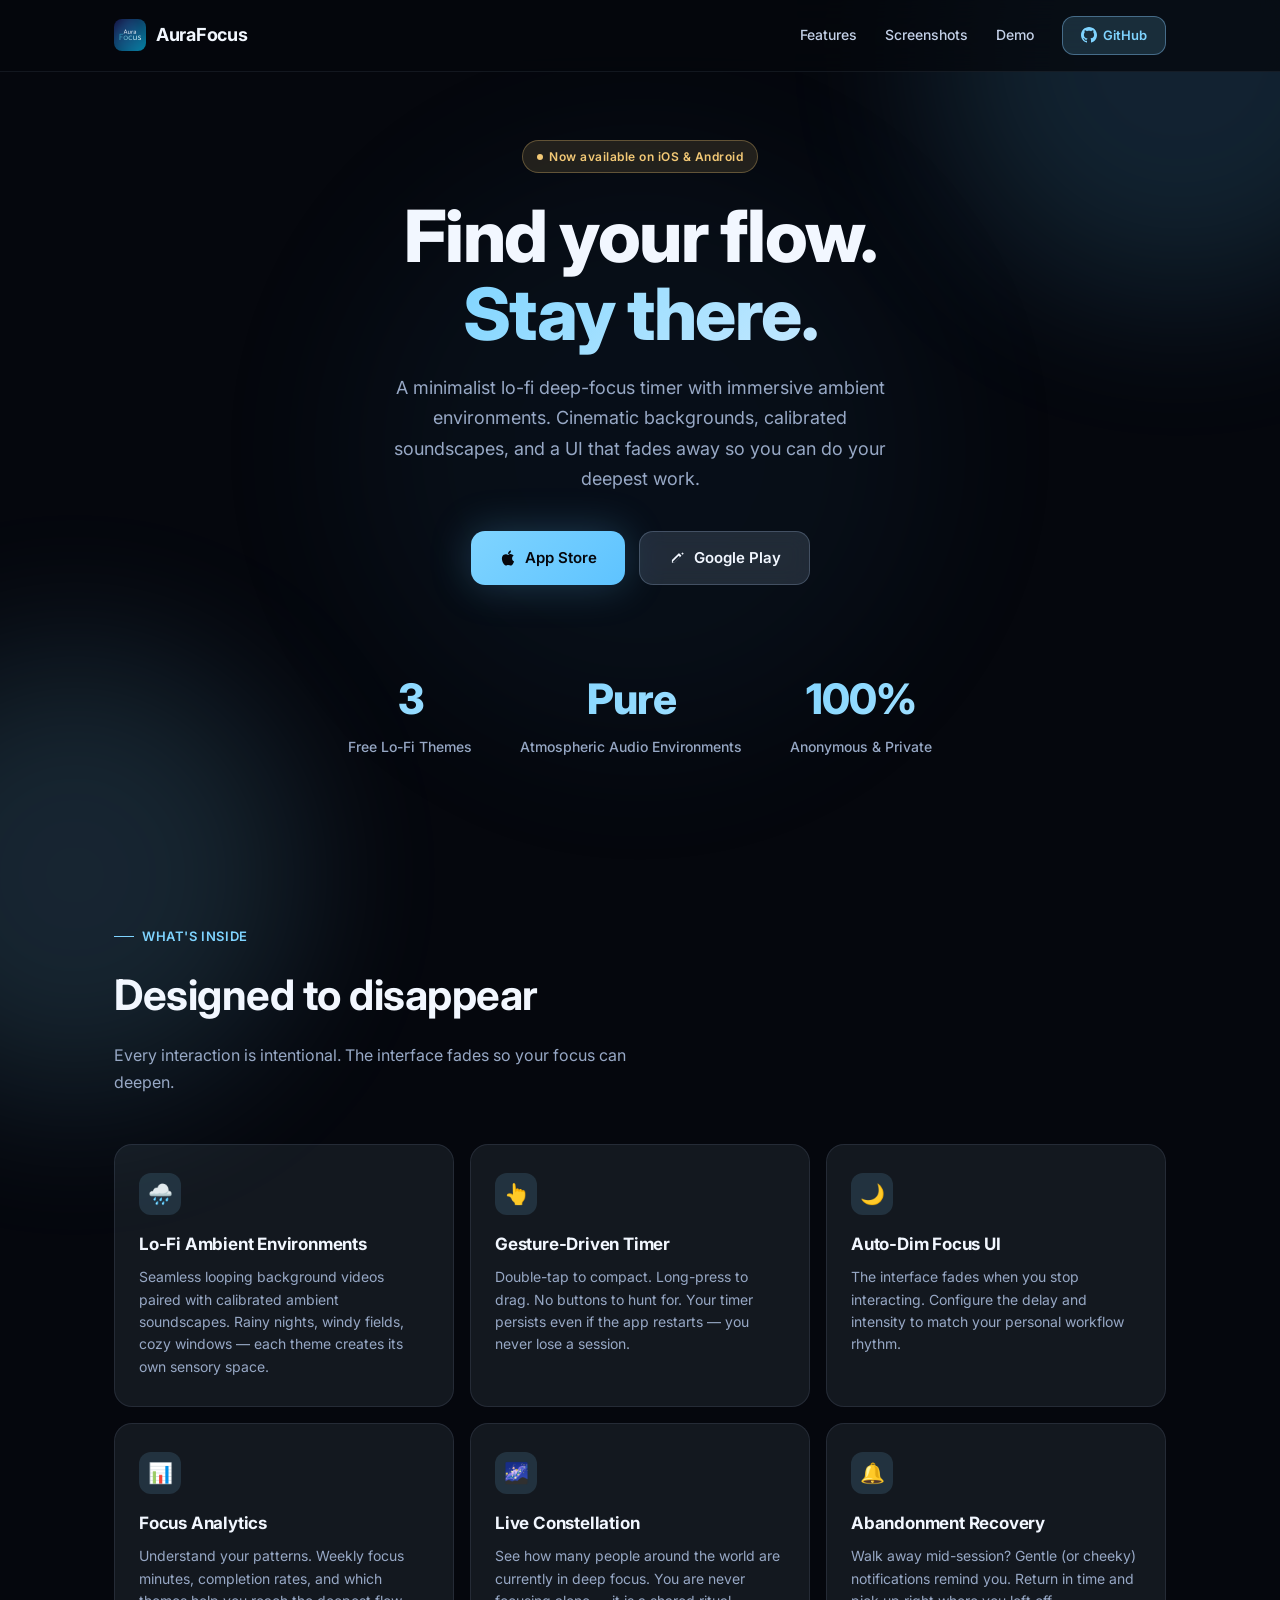
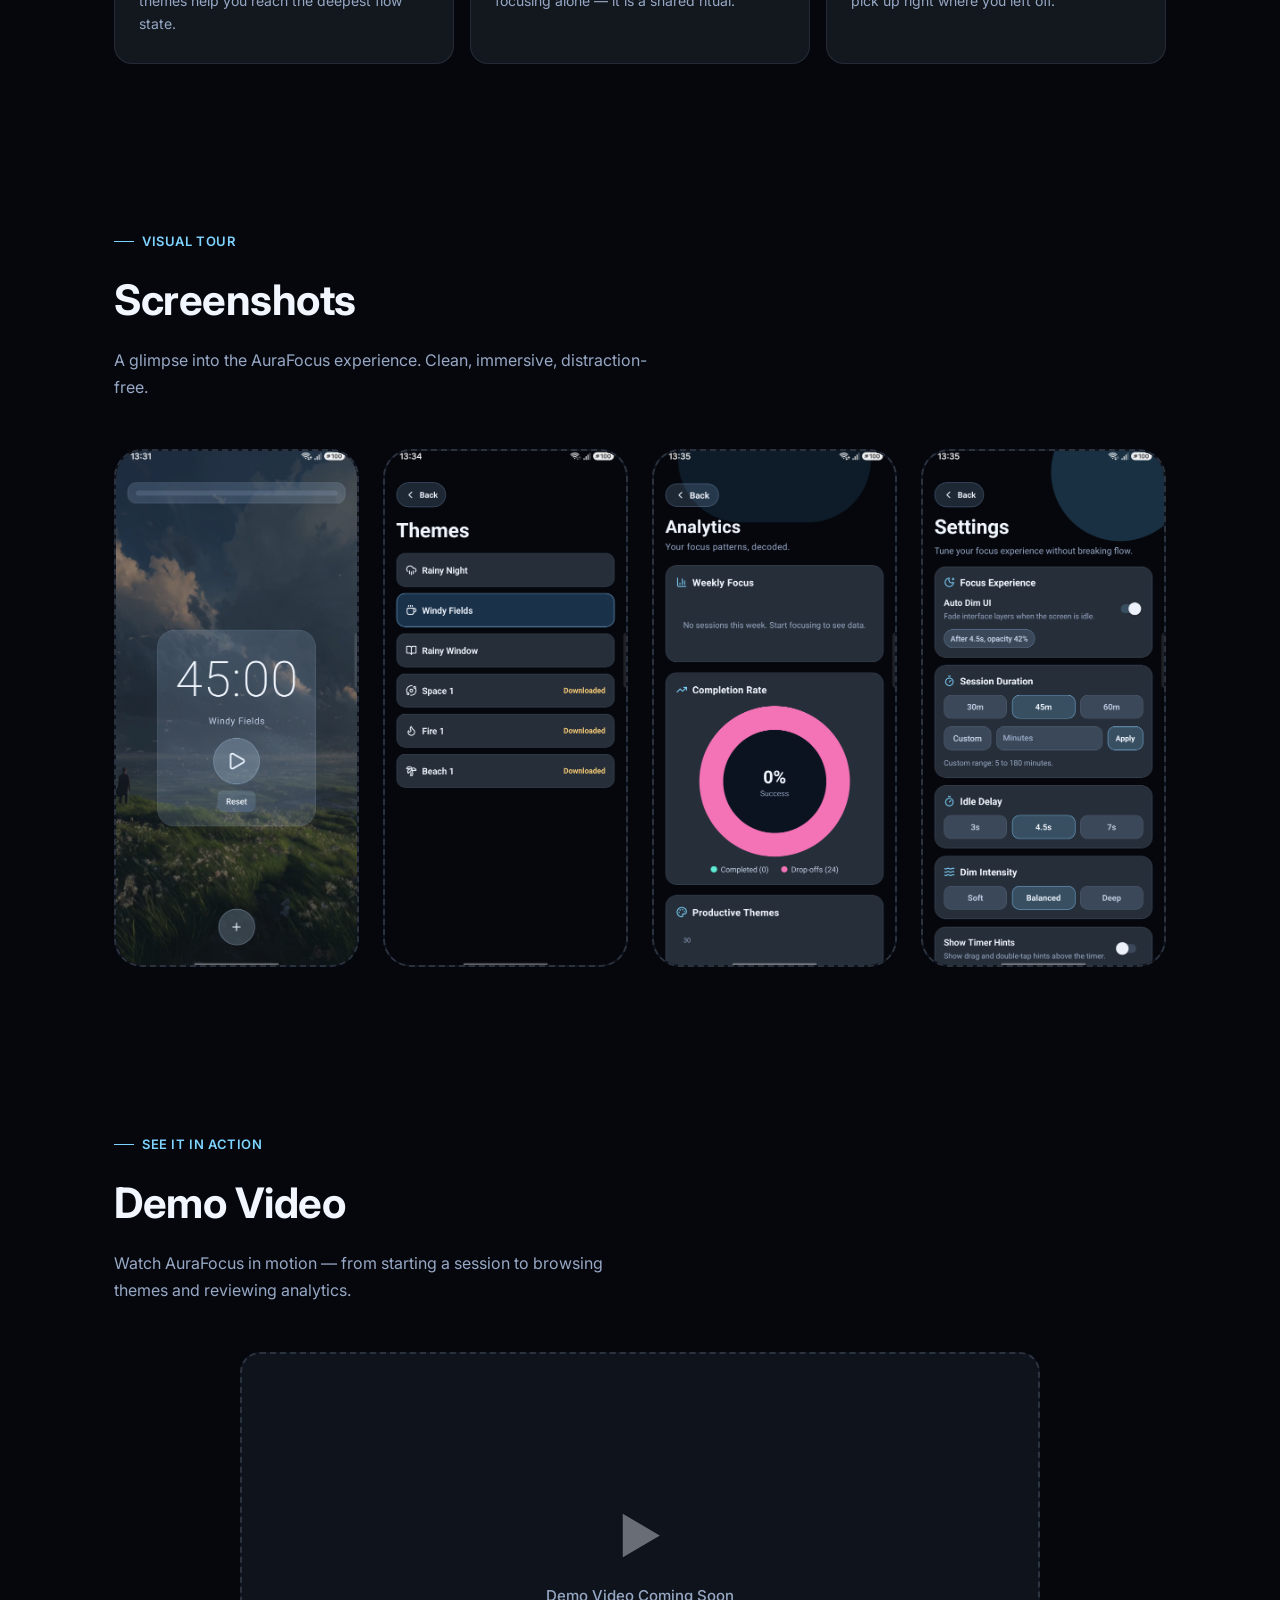
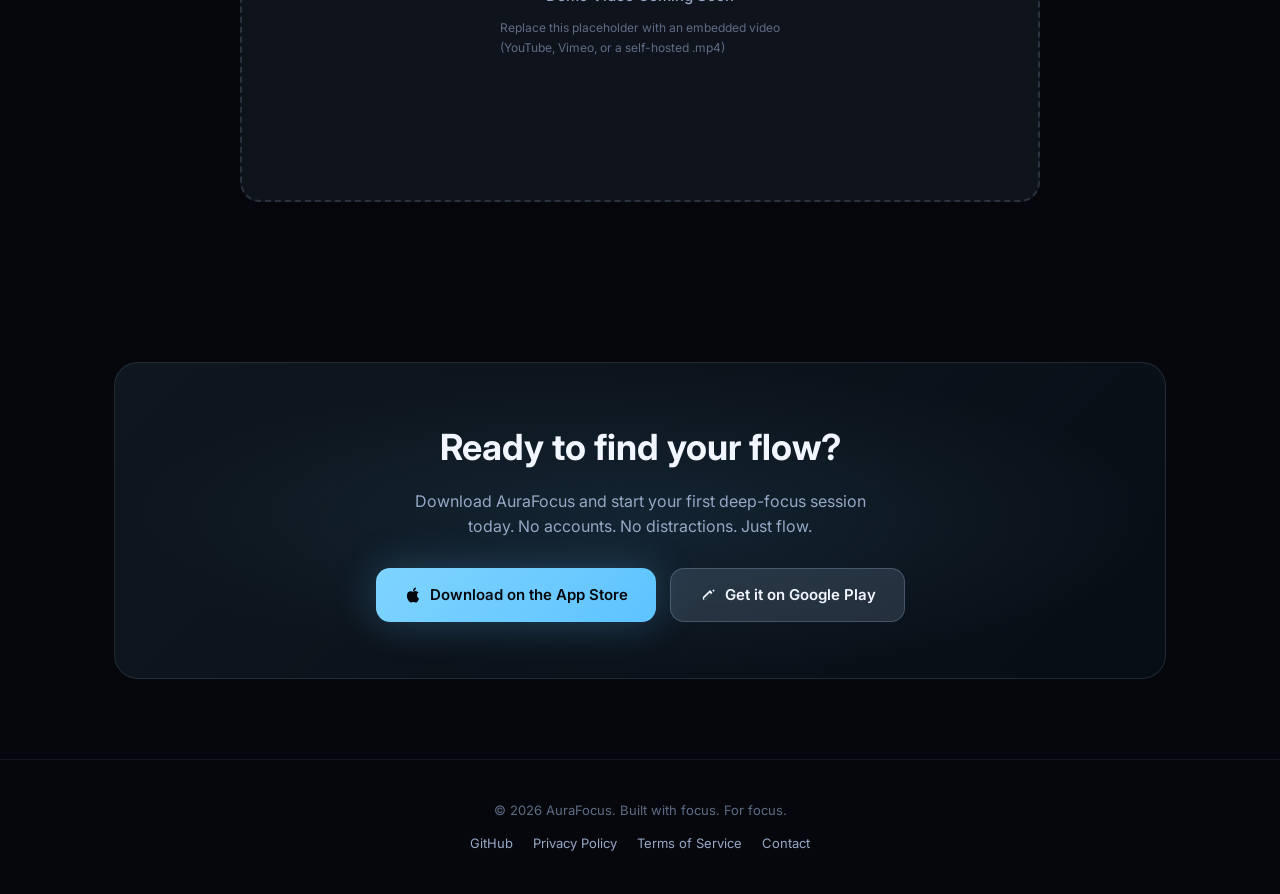
==== aura-focus/index.html @ e763ff03 "fix: re-trigger deployment after source change" ====
<!DOCTYPE html>
<html lang="en">
    <head>
        <meta charset="UTF-8">
        <meta name="viewport"
            content="width=device-width, initial-scale=1.0, minimum-scale=1.0">
        <title>AuraFocus — Enter Your Flow State</title>
        <meta name="description"
            content="A minimalist lo-fi deep-focus timer with immersive ambient environments. Find your flow. Stay there.">
        <meta name="theme-color" content="#05070d">
        <meta property="og:title" content="AuraFocus — Enter Your Flow State">
        <meta property="og:description"
            content="A minimalist lo-fi deep-focus timer with immersive ambient environments.">
        <meta property="og:type" content="website">
        <link rel="icon" type="image/png" href="app-icon.png">
        <link rel="apple-touch-icon" href="app-icon.png">
        <link rel="preconnect" href="https://fonts.googleapis.com">
        <link rel="preconnect" href="https://fonts.gstatic.com" crossorigin>
        <link
            href="https://fonts.googleapis.com/css2?family=Inter:wght@300;400;500;600;700;800&display=swap"
            rel="stylesheet">
        <style>
    *, *::before, *::after { margin: 0; padding: 0; box-sizing: border-box; }
    html { scroll-behavior: smooth; -webkit-font-smoothing: antialiased; }
    body { font-family: 'Inter', -apple-system, BlinkMacSystemFont, 'Segoe UI', sans-serif; background: #05070d; color: #f2f7ff; line-height: 1.6; overflow-x: hidden; }
    a { color: #7fd4ff; text-decoration: none; transition: color 0.2s; }
    a:hover { color: #a3e0ff; }
    img { max-width: 100%; display: block; }
    .bg-orb { position: fixed; border-radius: 50%; filter: blur(80px); opacity: 0.15; pointer-events: none; z-index: 0; }
    .bg-orb--primary { top: -200px; right: -150px; width: 500px; height: 500px; background: #5ec3ff; }
    .bg-orb--secondary { bottom: -200px; left: -150px; width: 450px; height: 450px; background: #7fd4ff; }
    .bg-orb--tertiary { top: 50%; left: 50%; transform: translate(-50%, -50%); width: 600px; height: 600px; background: #3a8fc2; opacity: 0.06; }
    .container { max-width: 1100px; margin: 0 auto; padding: 0 24px; position: relative; z-index: 1; }
    .nav { position: fixed; top: 0; left: 0; right: 0; z-index: 100; padding: 16px 24px; background: rgba(5, 7, 13, 0.75); backdrop-filter: blur(16px); -webkit-backdrop-filter: blur(16px); border-bottom: 1px solid rgba(191, 216, 255, 0.08); }
    .nav .container { display: flex; justify-content: space-between; align-items: center; }
    .nav-logo { display: flex; align-items: center; gap: 10px; }
    .nav-logo-icon { width: 32px; height: 32px; border-radius: 8px; }
    .nav-logo-text { font-size: 18px; font-weight: 700; color: #f2f7ff; letter-spacing: -0.3px; }
    .nav-links { display: flex; gap: 28px; align-items: center; }
    .nav-link { font-size: 14px; font-weight: 500; color: #c4d1e8; transition: color 0.2s; }
    .nav-link:hover { color: #f2f7ff; }
    .nav-cta { display: inline-flex; align-items: center; gap: 6px; padding: 8px 18px; border-radius: 12px; font-size: 13px; font-weight: 600; background: rgba(127, 212, 255, 0.16); border: 1px solid rgba(138, 205, 255, 0.4); color: #7fd4ff; transition: all 0.2s; }
    .nav-cta:hover { background: rgba(127, 212, 255, 0.24); color: #a3e0ff; }
    .hero { padding: 140px 0 80px; text-align: center; position: relative; z-index: 1; }
    .hero-badge { display: inline-flex; align-items: center; gap: 6px; padding: 6px 14px; border-radius: 999px; font-size: 12px; font-weight: 600; color: #f3c976; background: rgba(243, 201, 118, 0.12); border: 1px solid rgba(243, 201, 118, 0.3); margin-bottom: 24px; letter-spacing: 0.5px; }
    .hero-badge-dot { width: 6px; height: 6px; border-radius: 50%; background: #f3c976; }
    .hero-title { font-size: clamp(40px, 7vw, 72px); font-weight: 800; letter-spacing: -1.5px; line-height: 1.08; margin-bottom: 20px; }
    .hero-title span { background: linear-gradient(135deg, #7fd4ff, #a3e0ff, #c4e8ff); -webkit-background-clip: text; -webkit-text-fill-color: transparent; background-clip: text; }
    .hero-subtitle { font-size: 18px; font-weight: 400; color: #97a8c5; max-width: 520px; margin: 0 auto 36px; line-height: 1.7; }
    .hero-actions { display: flex; gap: 14px; justify-content: center; flex-wrap: wrap; }
    .btn { display: inline-flex; align-items: center; gap: 8px; padding: 14px 28px; border-radius: 14px; font-size: 15px; font-weight: 600; border: none; cursor: pointer; transition: all 0.25s; text-decoration: none; }
    .btn-primary { background: linear-gradient(135deg, #7fd4ff, #5ec3ff); color: #05070d; box-shadow: 0 0 40px rgba(94, 195, 255, 0.25); }
    .btn-primary:hover { box-shadow: 0 0 60px rgba(94, 195, 255, 0.4); transform: translateY(-1px); color: #05070d; }
    .btn-glass { background: rgba(188, 220, 255, 0.14); color: #f2f7ff; border: 1px solid rgba(191, 216, 255, 0.22); backdrop-filter: blur(10px); -webkit-backdrop-filter: blur(10px); }
    .btn-glass:hover { background: rgba(188, 220, 255, 0.22); border-color: rgba(191, 216, 255, 0.4); color: #f2f7ff; }
    .section { padding: 80px 0; position: relative; z-index: 1; }
    .section-label { display: inline-flex; align-items: center; gap: 8px; font-size: 13px; font-weight: 600; letter-spacing: 0.6px; color: #7fd4ff; text-transform: uppercase; margin-bottom: 14px; }
    .section-label::before { content: ''; width: 20px; height: 1px; background: #7fd4ff; }
    .section-title { font-size: clamp(28px, 4vw, 42px); font-weight: 700; letter-spacing: -0.5px; margin-bottom: 14px; }
    .section-desc { font-size: 16px; color: #97a8c5; max-width: 540px; line-height: 1.7; margin-bottom: 48px; }
    .features-grid { display: grid; grid-template-columns: repeat(auto-fit, minmax(300px, 1fr)); gap: 16px; }
    .feature-card { padding: 28px 24px; border-radius: 18px; background: rgba(188, 220, 255, 0.08); border: 1px solid rgba(191, 216, 255, 0.1); transition: all 0.3s; position: relative; overflow: hidden; }
    .feature-card:hover { background: rgba(188, 220, 255, 0.14); border-color: rgba(191, 216, 255, 0.22); transform: translateY(-2px); }
    .feature-card::before { content: ''; position: absolute; top: 0; left: 0; right: 0; height: 1px; background: linear-gradient(90deg, transparent, rgba(127, 212, 255, 0.3), transparent); opacity: 0; transition: opacity 0.3s; }
    .feature-card:hover::before { opacity: 1; }
    .feature-icon { width: 42px; height: 42px; border-radius: 12px; background: rgba(127, 212, 255, 0.14); display: flex; align-items: center; justify-content: center; font-size: 20px; margin-bottom: 16px; }
    .feature-title { font-size: 17px; font-weight: 700; margin-bottom: 8px; letter-spacing: -0.2px; }
    .feature-desc { font-size: 14px; color: #97a8c5; line-height: 1.6; }
    .screenshots-grid { display: grid; grid-template-columns: repeat(auto-fit, minmax(220px, 1fr)); gap: 24px; }
    .phone-mockup { background: rgba(188, 220, 255, 0.06); border: 2px dashed rgba(191, 216, 255, 0.16); border-radius: 28px; aspect-ratio: 9 / 19; display: flex; flex-direction: column; align-items: center; justify-content: center; gap: 10px; transition: all 0.3s; position: relative; overflow: hidden; }
    .phone-mockup:hover { border-color: rgba(127, 212, 255, 0.4); background: rgba(188, 220, 255, 0.1); }
    .phone-mockup-icon { font-size: 32px; opacity: 0.5; }
    .phone-mockup-label { font-size: 13px; font-weight: 500; color: #97a8c5; text-align: center; padding: 0 12px; }
    .phone-mockup-note { font-size: 11px; color: #5e6d85; text-align: center; padding: 0 16px; line-height: 1.4; }
    .phone-mockup img { width: 100%; height: 100%; object-fit: cover; border-radius: 26px; }
    .video-placeholder { width: 100%; max-width: 800px; margin: 0 auto; aspect-ratio: 16 / 9; border-radius: 20px; background: rgba(188, 220, 255, 0.06); border: 2px dashed rgba(191, 216, 255, 0.16); display: flex; flex-direction: column; align-items: center; justify-content: center; gap: 10px; transition: all 0.3s; }
    .video-placeholder:hover { border-color: rgba(127, 212, 255, 0.4); background: rgba(188, 220, 255, 0.1); }
    .video-placeholder-icon { font-size: 48px; opacity: 0.4; }
    .video-placeholder-label { font-size: 15px; font-weight: 500; color: #97a8c5; }
    .video-placeholder-note { font-size: 12px; color: #5e6d85; }
    .stats-row { display: flex; justify-content: center; gap: 48px; flex-wrap: wrap; }
    .stat-item { text-align: center; }
    .stat-number { font-size: 42px; font-weight: 800; letter-spacing: -1px; background: linear-gradient(135deg, #7fd4ff, #a3e0ff); -webkit-background-clip: text; -webkit-text-fill-color: transparent; background-clip: text; }
    .stat-label { font-size: 14px; color: #97a8c5; font-weight: 500; margin-top: 4px; }
    .cta-card { border-radius: 24px; padding: 56px 32px; text-align: center; background: linear-gradient(135deg, rgba(127, 212, 255, 0.08), rgba(94, 195, 255, 0.04)); border: 1px solid rgba(191, 216, 255, 0.12); position: relative; overflow: hidden; }
    .cta-card::before { content: ''; position: absolute; top: 0; left: 0; right: 0; bottom: 0; background: radial-gradient(ellipse at center, rgba(94, 195, 255, 0.1) 0%, transparent 70%); pointer-events: none; }
    .cta-title { font-size: clamp(24px, 3.5vw, 36px); font-weight: 700; margin-bottom: 12px; position: relative; }
    .cta-desc { font-size: 16px; color: #97a8c5; max-width: 460px; margin: 0 auto 28px; position: relative; }
    .cta-actions { display: flex; gap: 14px; justify-content: center; flex-wrap: wrap; position: relative; }
    .footer { padding: 40px 0; border-top: 1px solid rgba(191, 216, 255, 0.08); text-align: center; }
    .footer-text { font-size: 13px; color: #5e6d85; }
    .footer-links { display: flex; gap: 20px; justify-content: center; margin-top: 12px; }
    .footer-link { font-size: 13px; color: #97a8c5; transition: color 0.2s; }
    .footer-link:hover { color: #f2f7ff; }
    .reveal { opacity: 0; transform: translateY(24px); transition: opacity 0.6s ease, transform 0.6s ease; }
    .reveal.visible { opacity: 1; transform: translateY(0); }
    @media (max-width: 768px) {
      .hero { padding: 120px 0 60px; }
      .hero-title { font-size: 36px; }
      .hero-subtitle { font-size: 15px; }
      .nav-links { display: none; }
      .stats-row { gap: 28px; }
      .stat-number { font-size: 32px; }
      .features-grid { grid-template-columns: 1fr; }
      .screenshots-grid { grid-template-columns: repeat(2, 1fr); }
      .cta-card { padding: 40px 20px; }
    }
    @media (max-width: 480px) {
      .screenshots-grid { grid-template-columns: 1fr; }
      .hero-actions { flex-direction: column; align-items: center; }
      .btn { width: 100%; justify-content: center; }
    }
  </style>
    </head>
    <body>
        <div class="bg-orb bg-orb--primary"></div>
        <div class="bg-orb bg-orb--secondary"></div>
        <div class="bg-orb bg-orb--tertiary"></div>
        <nav class="nav">
            <div class="container">
                <div class="nav-logo">
                    <img src="app-icon.png" alt="AuraFocus"
                        class="nav-logo-icon">
                    <span class="nav-logo-text">AuraFocus</span>
                </div>
                <div class="nav-links">
                    <a href="#features" class="nav-link">Features</a>
                    <a href="#screenshots" class="nav-link">Screenshots</a>
                    <a href="#demo" class="nav-link">Demo</a>
                    <a href="https://github.com/ahmetfsyn/AuraFocus"
                        class="nav-cta" target="_blank" rel="noopener">
                        <svg width="16" height="16" viewBox="0 0 24 24"
                            fill="currentColor"><path
                                d="M12 0c-6.626 0-12 5.373-12 12 0 5.302 3.438 9.8 8.207 11.387.599.111.793-.261.793-.577v-2.234c-3.338.726-4.033-1.416-4.033-1.416-.546-1.387-1.333-1.756-1.333-1.756-1.089-.745.083-.729.083-.729 1.205.084 1.839 1.237 1.839 1.237 1.07 1.834 2.807 1.304 3.492.997.107-.775.418-1.305.762-1.604-2.665-.305-5.467-1.334-5.467-5.931 0-1.311.469-2.381 1.236-3.221-.124-.303-.535-1.524.117-3.176 0 0 1.008-.322 3.301 1.23.957-.266 1.983-.399 3.003-.404 1.02.005 2.047.138 3.006.404 2.291-1.552 3.297-1.23 3.297-1.23.653 1.653.242 2.874.118 3.176.77.84 1.235 1.911 1.235 3.221 0 4.609-2.807 5.624-5.479 5.921.43.372.823 1.102.823 2.222v3.293c0 .319.192.694.801.576 4.765-1.589 8.199-6.086 8.199-11.386 0-6.627-5.373-12-12-12z" /></svg>
                        GitHub
                    </a>
                </div>
            </div>
        </nav>
        <section class="hero">
            <div class="container">
                <div class="hero-badge">
                    <span class="hero-badge-dot"></span>
                    Now available on iOS &amp; Android
                </div>
                <h1 class="hero-title reveal">
                    Find your flow.<br><span>Stay there.</span>
                </h1>
                <p class="hero-subtitle reveal">
                    A minimalist lo-fi deep-focus timer with immersive ambient
                    environments.
                    Cinematic backgrounds, calibrated soundscapes, and a UI that
                    fades away
                    so you can do your deepest work.
                </p>
                <div class="hero-actions reveal">
                    <!-- TODO: Replace with actual App Store link -->
                    <a href="#" class="btn btn-primary">
                        <svg width="18" height="18" viewBox="0 0 24 24"
                            fill="currentColor"><path
                                d="M18.71 19.5C17.88 20.74 17 21.95 15.66 21.97C14.32 21.99 13.89 21.18 12.37 21.18C10.84 21.18 10.37 21.95 9.09997 22C7.78997 22.05 6.79997 20.68 5.95997 19.47C4.24997 16.97 2.93997 12.42 4.69997 9.39C5.56997 7.87 7.12997 6.91 8.81997 6.88C10.1 6.86 11.32 7.75 12.11 7.75C12.89 7.75 14.37 6.68 15.92 6.84C16.57 6.87 18.39 7.1 19.56 8.82C19.47 8.88 17.39 10.1 17.41 12.63C17.44 15.65 20.06 16.66 20.09 16.67C20.06 16.74 19.67 18.11 18.71 19.5ZM13 3.5C13.73 2.67 14.94 2.04 15.94 2C16.07 3.17 15.6 4.35 14.9 5.19C14.21 6.04 13.07 6.7 11.95 6.61C11.8 5.46 12.36 4.26 13 3.5Z" /></svg>
                        App Store
                    </a>
                    <!-- TODO: Replace with actual Google Play link -->
                    <a href="#" class="btn btn-glass">
                        <svg width="18" height="18" viewBox="0 0 24 24"
                            fill="currentColor"><path
                                d="M17.523 8.35l-2.403-2.403a.75.75 0 0 0-1.06 0l-8.84 8.84v3.463h3.463l8.84-8.84a.75.75 0 0 0 0-1.06zM8.22 18.5H6.5v-1.72l7.78-7.78 1.72 1.72L8.22 18.5zM19.47 7.78l-1.72-1.72 1.06-1.06a.75.75 0 0 1 1.06 0l.66.66a.75.75 0 0 1 0 1.06l-1.06 1.06z" /></svg>
                        Google Play
                    </a>
                </div>
            </div>
        </section>
        <section class="section" style="padding-top: 0;">
            <div class="container">
                <div class="stats-row reveal">
                    <div class="stat-item">
                        <div class="stat-number">3</div>
                        <div class="stat-label">Free Lo-Fi Themes</div>
                    </div>
                    <div class="stat-item">
                        <div class="stat-number">Pure</div>
                        <div class="stat-label">Atmospheric Audio
                            Environments</div>
                    </div>
                    <div class="stat-item">
                        <div class="stat-number">100%</div>
                        <div class="stat-label">Anonymous &amp; Private</div>
                    </div>
                </div>
            </div>
        </section>
        <section class="section" id="features">
            <div class="container">
                <div class="section-label reveal">What's Inside</div>
                <h2 class="section-title reveal">Designed to disappear</h2>
                <p class="section-desc reveal">
                    Every interaction is intentional. The interface fades so
                    your focus can deepen.
                </p>
                <div class="features-grid">
                    <div class="feature-card reveal">
                        <div class="feature-icon">🌧️</div>
                        <h3 class="feature-title">Lo-Fi Ambient
                            Environments</h3>
                        <p class="feature-desc">
                            Seamless looping background videos paired with
                            calibrated ambient soundscapes.
                            Rainy nights, windy fields, cozy windows — each
                            theme creates its own sensory space.
                        </p>
                    </div>
                    <div class="feature-card reveal">
                        <div class="feature-icon">👆</div>
                        <h3 class="feature-title">Gesture-Driven Timer</h3>
                        <p class="feature-desc">
                            Double-tap to compact. Long-press to drag. No
                            buttons to hunt for.
                            Your timer persists even if the app restarts — you
                            never lose a session.
                        </p>
                    </div>
                    <div class="feature-card reveal">
                        <div class="feature-icon">🌙</div>
                        <h3 class="feature-title">Auto-Dim Focus UI</h3>
                        <p class="feature-desc">
                            The interface fades when you stop interacting.
                            Configure the delay and
                            intensity to match your personal workflow rhythm.
                        </p>
                    </div>
                    <div class="feature-card reveal">
                        <div class="feature-icon">📊</div>
                        <h3 class="feature-title">Focus Analytics</h3>
                        <p class="feature-desc">
                            Understand your patterns. Weekly focus minutes,
                            completion rates,
                            and which themes help you reach the deepest flow
                            state.
                        </p>
                    </div>
                    <div class="feature-card reveal">
                        <div class="feature-icon">🌌</div>
                        <h3 class="feature-title">Live Constellation</h3>
                        <p class="feature-desc">
                            See how many people around the world are currently
                            in deep focus.
                            You are never focusing alone — it is a shared
                            ritual.
                        </p>
                    </div>
                    <div class="feature-card reveal">
                        <div class="feature-icon">🔔</div>
                        <h3 class="feature-title">Abandonment Recovery</h3>
                        <p class="feature-desc">
                            Walk away mid-session? Gentle (or cheeky)
                            notifications remind you.
                            Return in time and pick up right where you left off.
                        </p>
                    </div>
                </div>
            </div>
        </section>
        <section class="section" id="screenshots">
            <div class="container">
                <div class="section-label reveal">Visual Tour</div>
                <h2 class="section-title reveal">Screenshots</h2>
                <p class="section-desc reveal">
                    A glimpse into the AuraFocus experience. Clean, immersive,
                    distraction-free.
                </p>
                <div class="screenshots-grid">
                    <div class="phone-mockup reveal">
                        <img src="images/1.png" alt="Focus Screen"
                            loading="lazy">
                    </div>
                    <div class="phone-mockup reveal">
                        <img src="images/2.png" alt="Theme Selection"
                            loading="lazy">
                    </div>
                    <div class="phone-mockup reveal">
                        <img src="images/3.png" alt="Analytics" loading="lazy">
                    </div>
                    <div class="phone-mockup reveal">
                        <img src="images/4.png" alt="Settings" loading="lazy">
                    </div>
                </div>
            </div>
        </section>
        <section class="section" id="demo">
            <div class="container">
                <div class="section-label reveal">See It in Action</div>
                <h2 class="section-title reveal">Demo Video</h2>
                <p class="section-desc reveal">
                    Watch AuraFocus in motion — from starting a session to
                    browsing themes and reviewing analytics.
                </p>
                <div class="video-placeholder reveal">
                    <div class="video-placeholder-icon">▶️</div>
                    <div class="video-placeholder-label">Demo Video Coming
                        Soon</div>
                    <div class="video-placeholder-note">
                        Replace this placeholder with an embedded video<br>
                        (YouTube, Vimeo, or a self-hosted .mp4)
                    </div>
                </div>
            </div>
        </section>
        <section class="section">
            <div class="container">
                <div class="cta-card reveal">
                    <h2 class="cta-title">Ready to find your flow?</h2>
                    <p class="cta-desc">
                        Download AuraFocus and start your first deep-focus
                        session today.
                        No accounts. No distractions. Just flow.
                    </p>
                    <div class="cta-actions">
                        <a href="#" class="btn btn-primary">
                            <svg width="18" height="18" viewBox="0 0 24 24"
                                fill="currentColor"><path
                                    d="M18.71 19.5C17.88 20.74 17 21.95 15.66 21.97C14.32 21.99 13.89 21.18 12.37 21.18C10.84 21.18 10.37 21.95 9.09997 22C7.78997 22.05 6.79997 20.68 5.95997 19.47C4.24997 16.97 2.93997 12.42 4.69997 9.39C5.56997 7.87 7.12997 6.91 8.81997 6.88C10.1 6.86 11.32 7.75 12.11 7.75C12.89 7.75 14.37 6.68 15.92 6.84C16.57 6.87 18.39 7.1 19.56 8.82C19.47 8.88 17.39 10.1 17.41 12.63C17.44 15.65 20.06 16.66 20.09 16.67C20.06 16.74 19.67 18.11 18.71 19.5ZM13 3.5C13.73 2.67 14.94 2.04 15.94 2C16.07 3.17 15.6 4.35 14.9 5.19C14.21 6.04 13.07 6.7 11.95 6.61C11.8 5.46 12.36 4.26 13 3.5Z" /></svg>
                            Download on the App Store
                        </a>
                        <a href="#" class="btn btn-glass">
                            <svg width="18" height="18" viewBox="0 0 24 24"
                                fill="currentColor"><path
                                    d="M17.523 8.35l-2.403-2.403a.75.75 0 0 0-1.06 0l-8.84 8.84v3.463h3.463l8.84-8.84a.75.75 0 0 0 0-1.06zM8.22 18.5H6.5v-1.72l7.78-7.78 1.72 1.72L8.22 18.5zM19.47 7.78l-1.72-1.72 1.06-1.06a.75.75 0 0 1 1.06 0l.66.66a.75.75 0 0 1 0 1.06l-1.06 1.06z" /></svg>
                            Get it on Google Play
                        </a>
                    </div>
                </div>
            </div>
        </section>
        <footer class="footer">
            <div class="container">
                <p class="footer-text">&copy; 2026 AuraFocus. Built with focus.
                    For focus.</p>
                <div class="footer-links">
                    <a href="https://github.com/ahmetfsyn/AuraFocus"
                        class="footer-link" target="_blank"
                        rel="noopener">GitHub</a>
                    <a href="#" class="footer-link">Privacy Policy</a>
                    <a href="#" class="footer-link">Terms of Service</a>
                    <a href="mailto:hello@aurafocus.app"
                        class="footer-link">Contact</a>
                </div>
            </div>
        </footer>
        <script>
    (function() {
      const observer = new IntersectionObserver(
        (entries) => {
          entries.forEach(entry => {
            if (entry.isIntersecting) {
              entry.target.classList.add('visible');
            }
          });
        },
        { threshold: 0.1, rootMargin: '0px 0px -40px 0px' }
      );
      document.querySelectorAll('.reveal').forEach(el => observer.observe(el));
      document.querySelectorAll('.features-grid .reveal').forEach((el, i) => {
        el.style.transitionDelay = i * 60 + 'ms';
      });
      document.querySelectorAll('.screenshots-grid .reveal').forEach((el, i) => {
        el.style.transitionDelay = i * 80 + 'ms';
      });
    })();
  </script>
    </body>
</html>
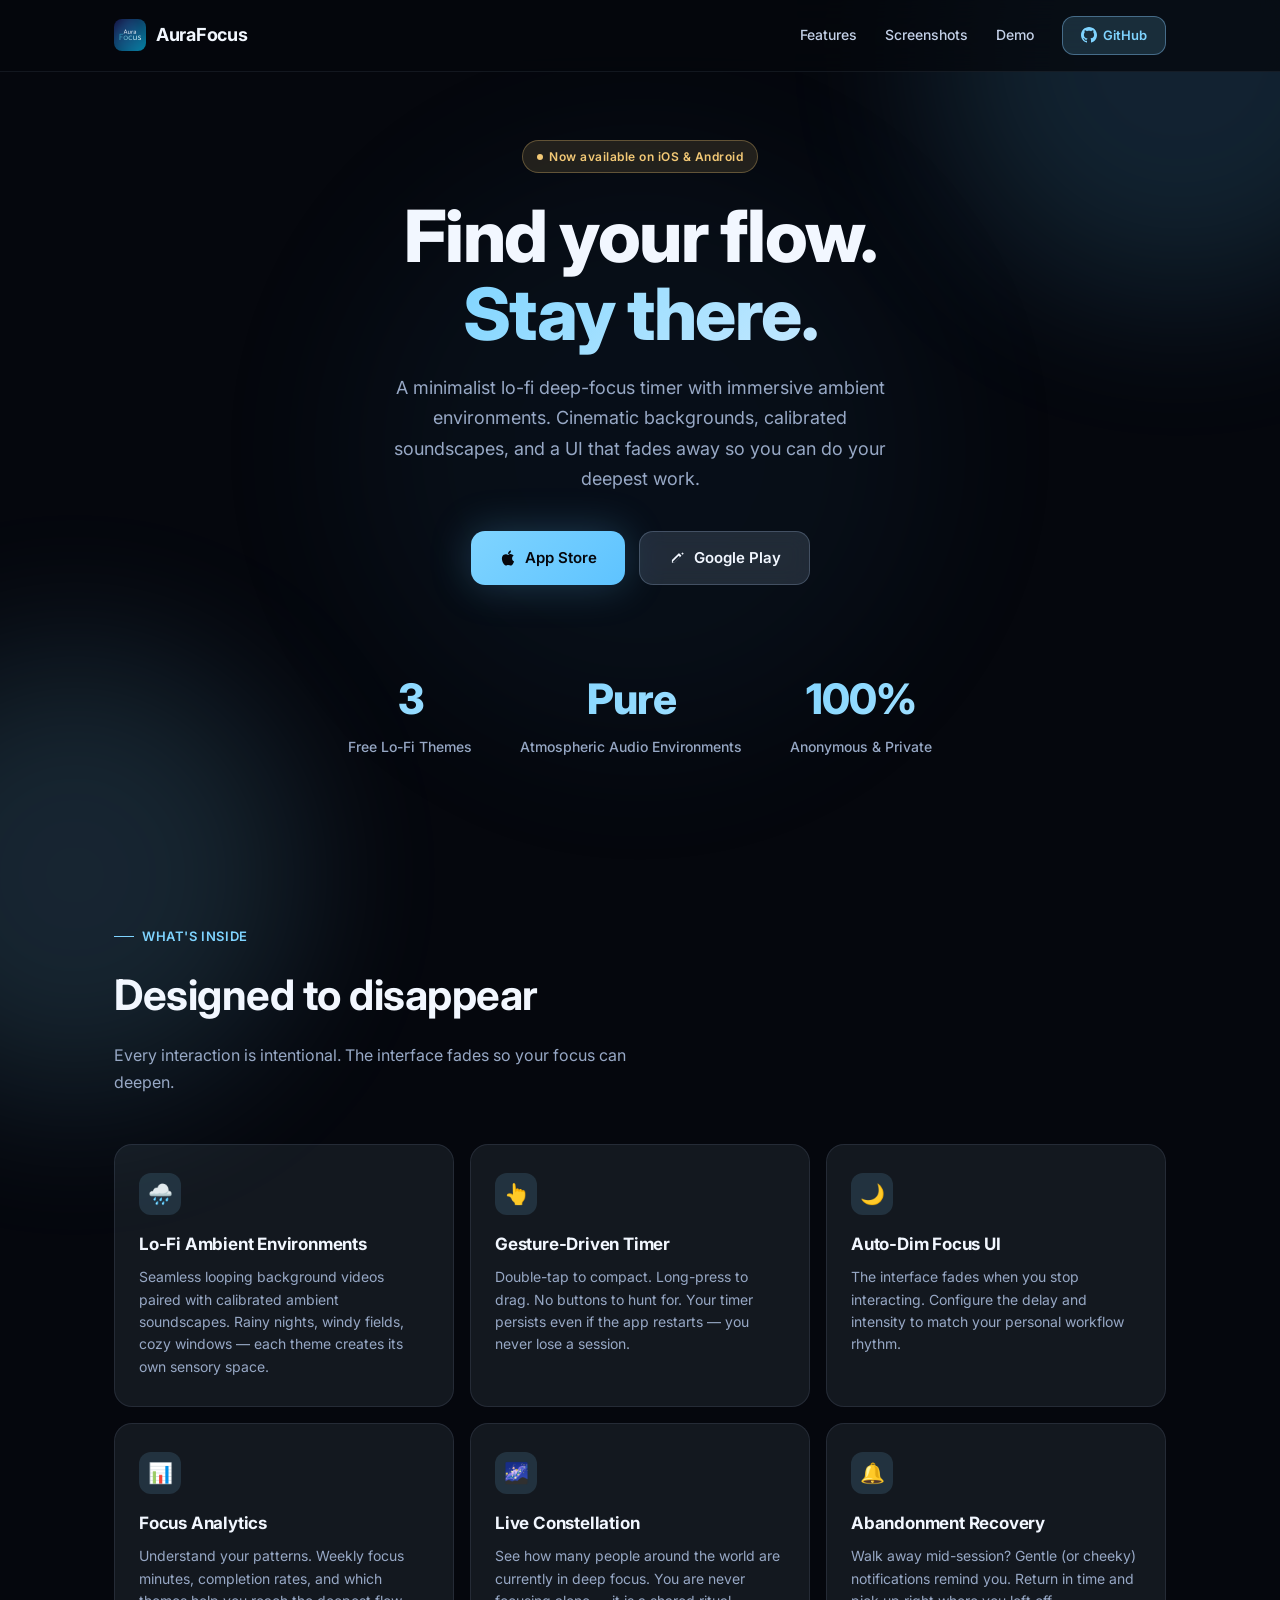
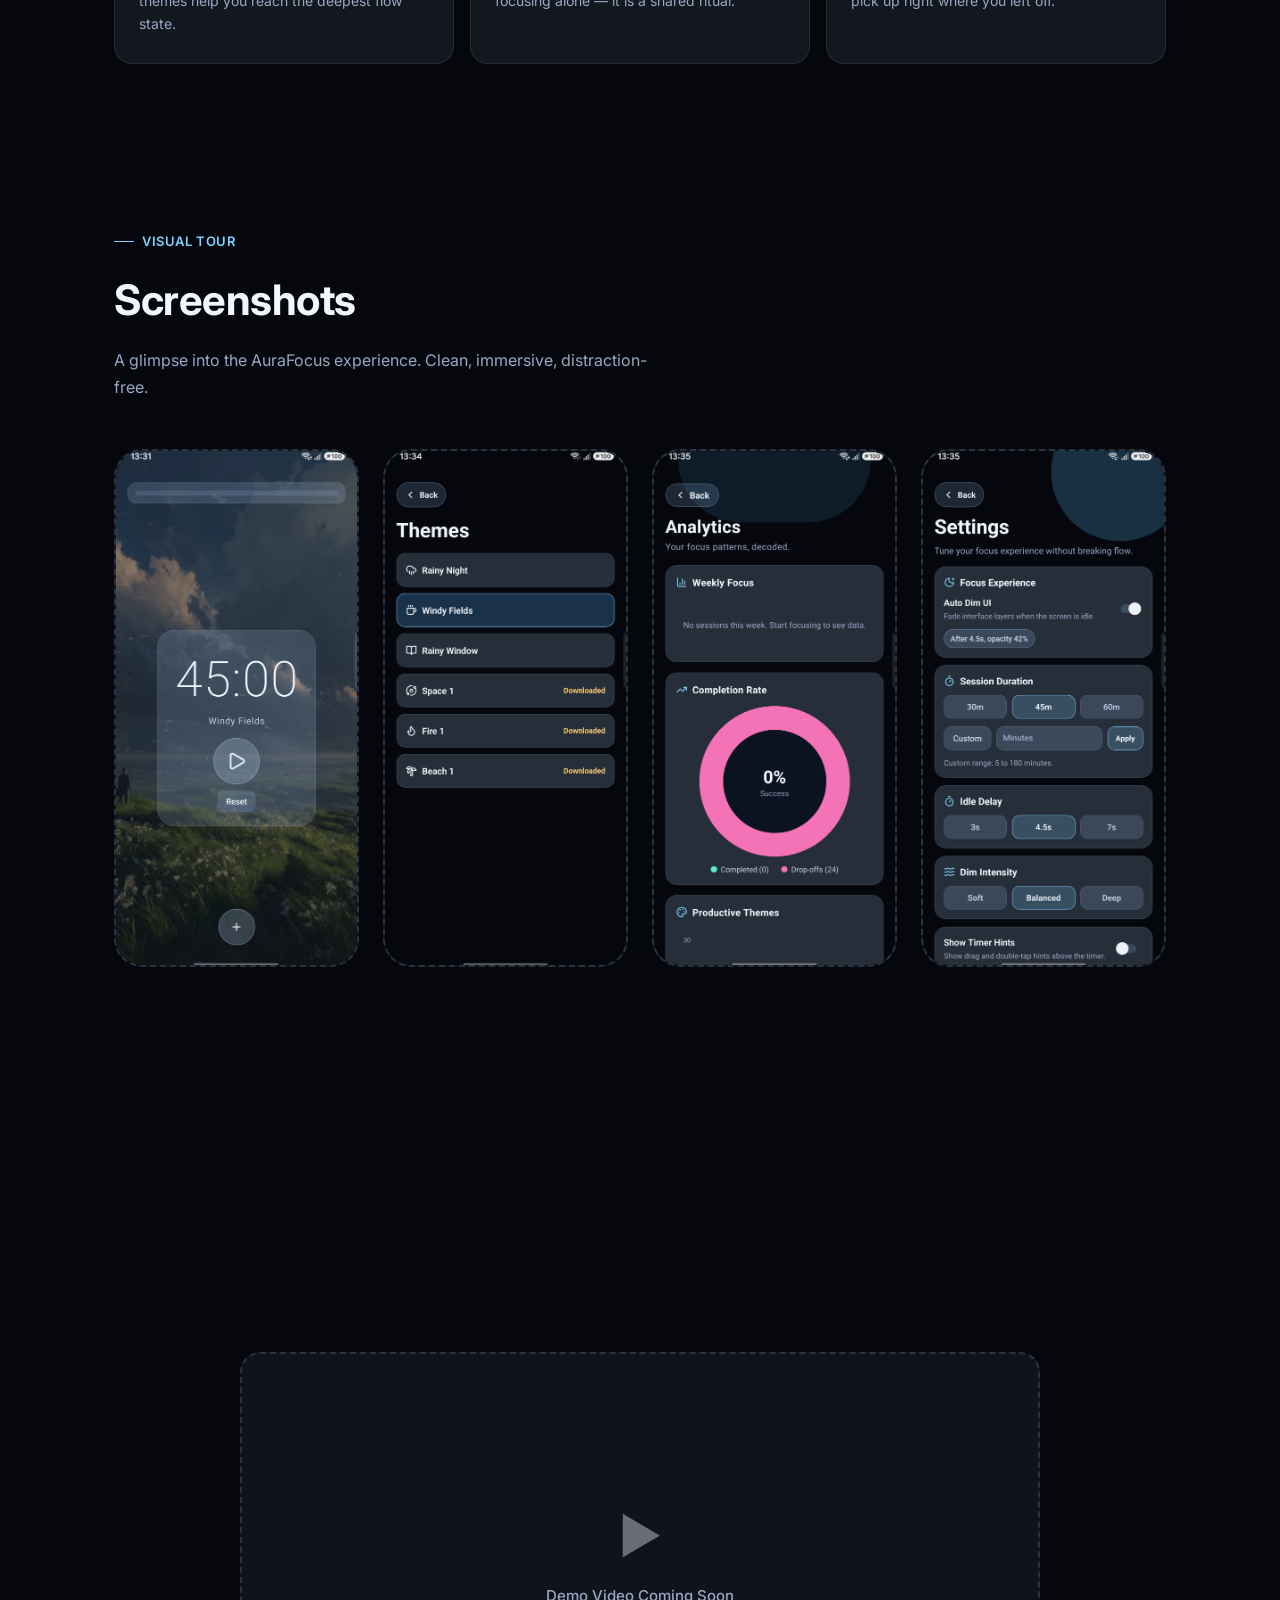
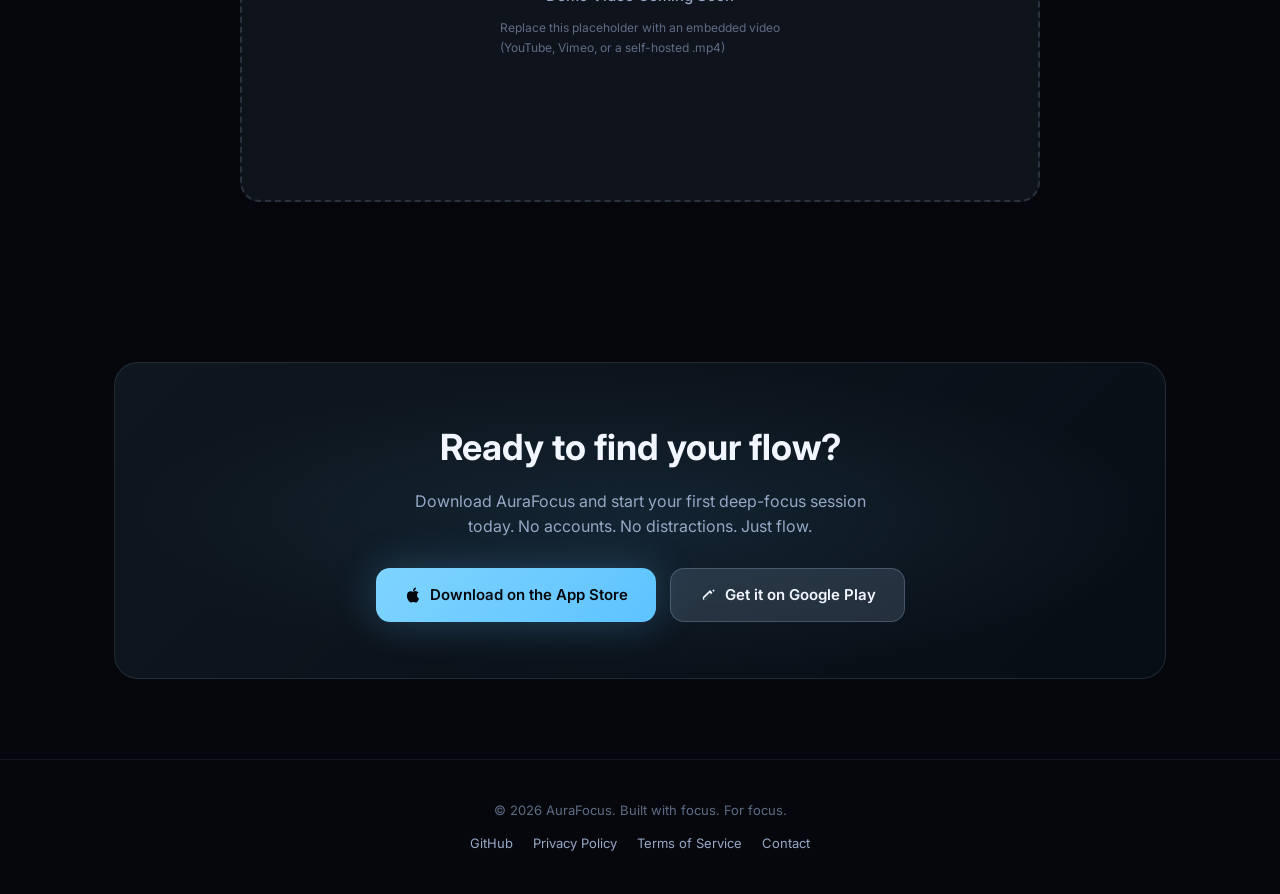
==== commit 50a63403: "Update Google Play link in index.html" ====
--- a/aura-focus/index.html
+++ b/aura-focus/index.html
@@ -162,7 +162,7 @@
                         App Store
                     </a>
                     <!-- TODO: Replace with actual Google Play link -->
-                    <a href="#" class="btn btn-glass">
+                    <a href="https://play.google.com/store/apps/details?id=com.ahmetfsyn.AuraFocus" class="btn btn-glass">
                         <svg width="18" height="18" viewBox="0 0 24 24"
                             fill="currentColor"><path
                                 d="M17.523 8.35l-2.403-2.403a.75.75 0 0 0-1.06 0l-8.84 8.84v3.463h3.463l8.84-8.84a.75.75 0 0 0 0-1.06zM8.22 18.5H6.5v-1.72l7.78-7.78 1.72 1.72L8.22 18.5zM19.47 7.78l-1.72-1.72 1.06-1.06a.75.75 0 0 1 1.06 0l.66.66a.75.75 0 0 1 0 1.06l-1.06 1.06z" /></svg>
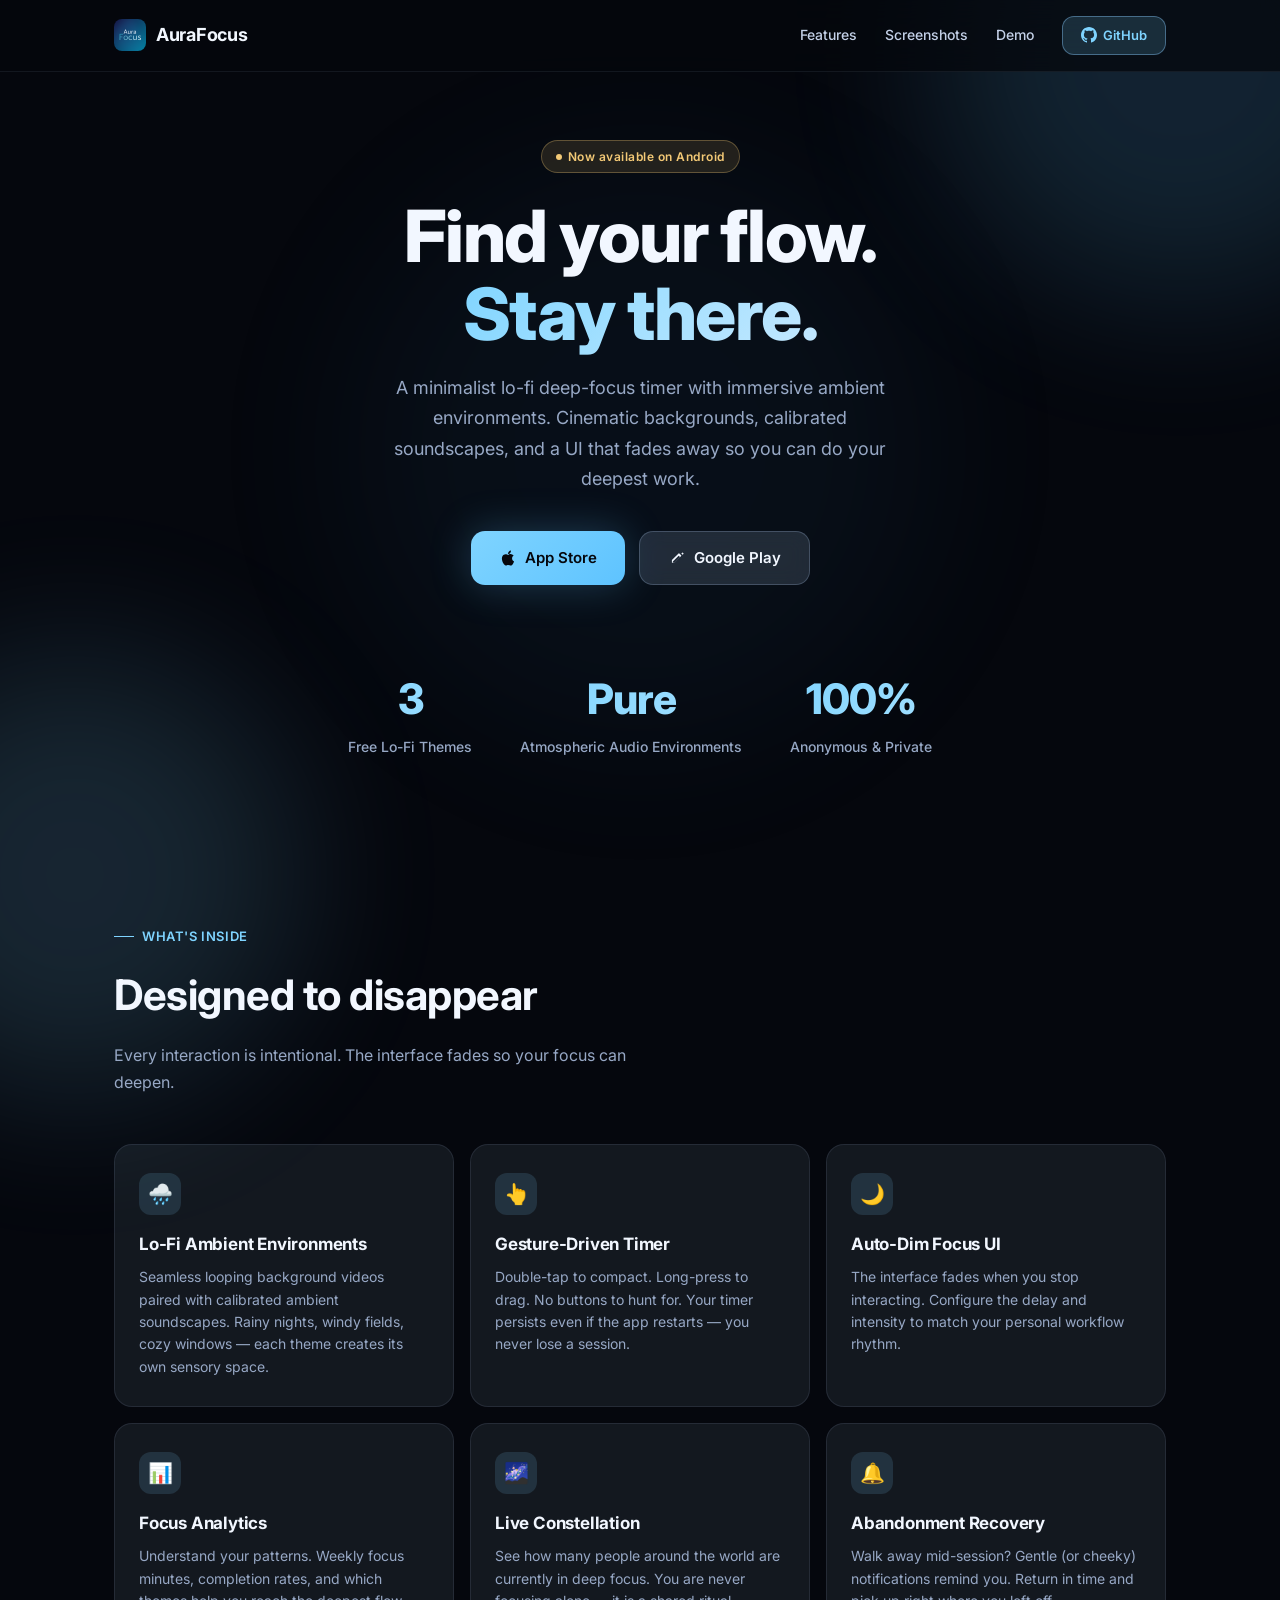
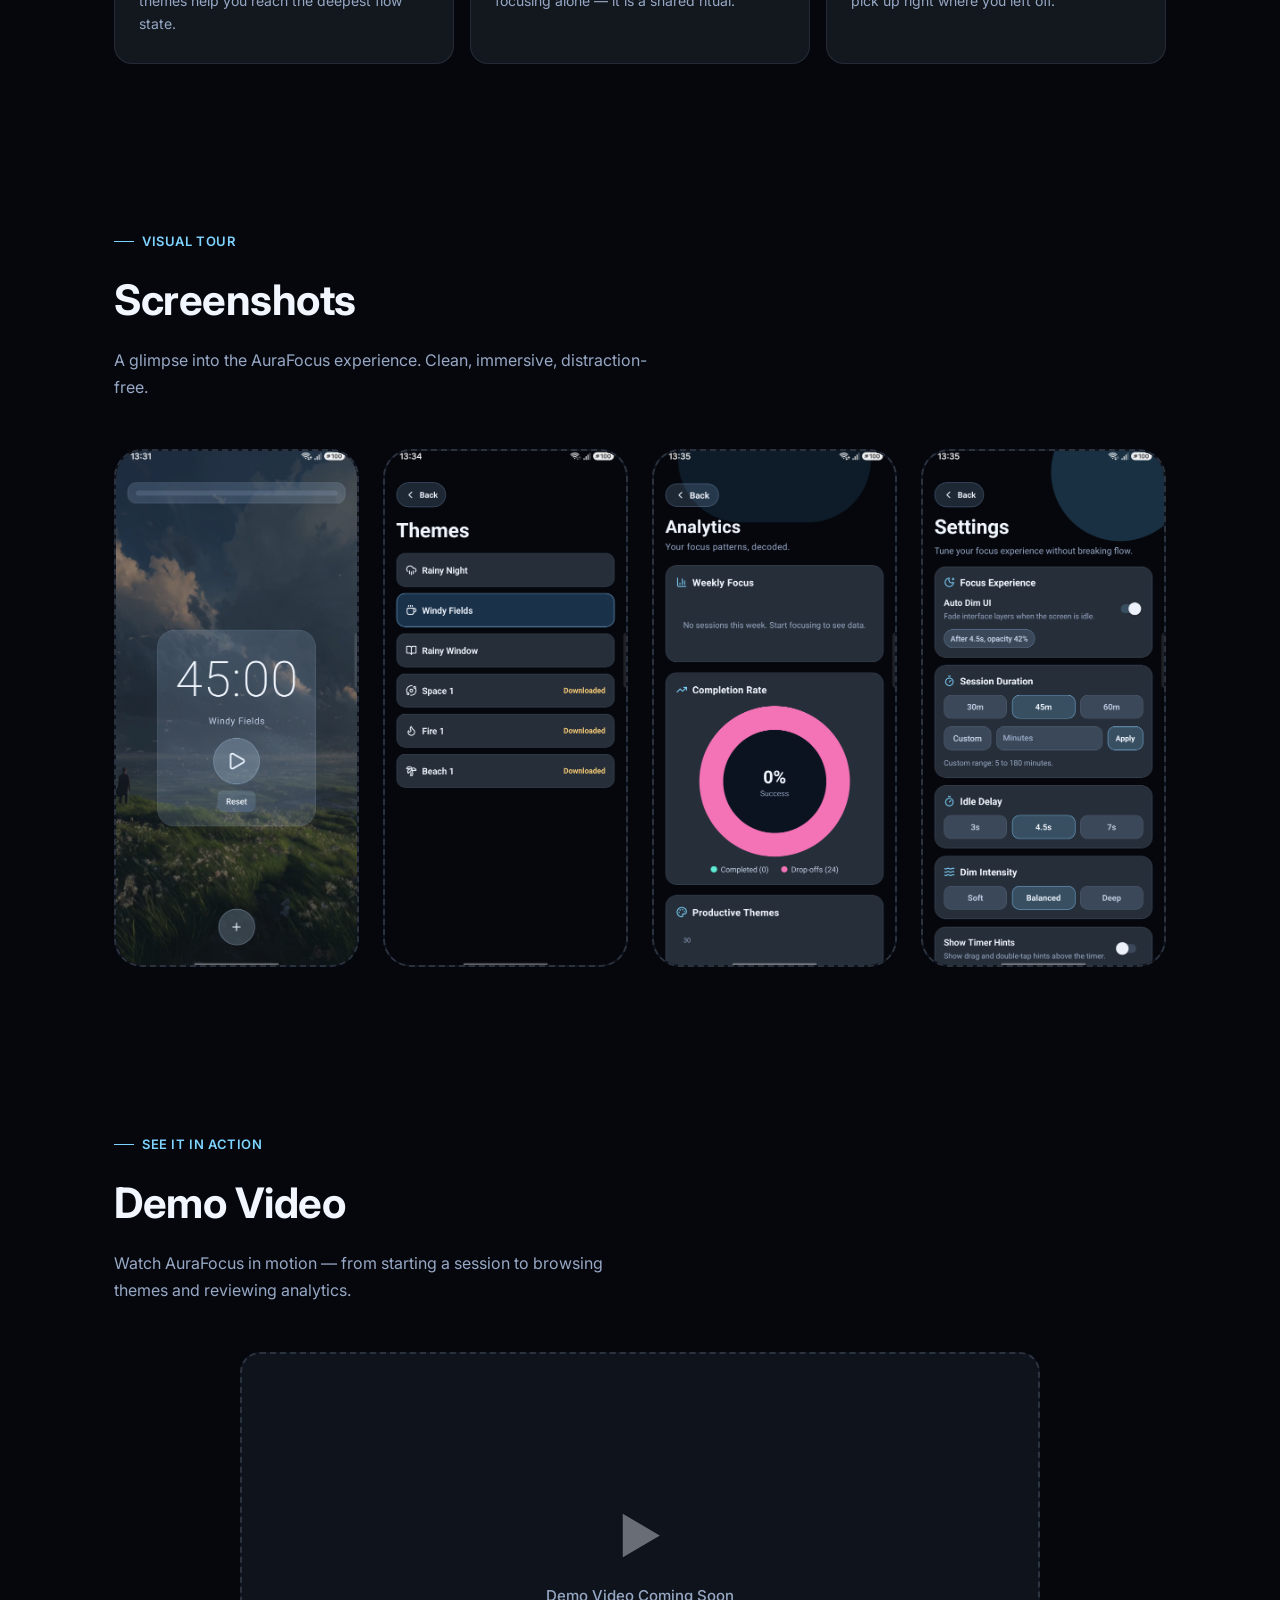
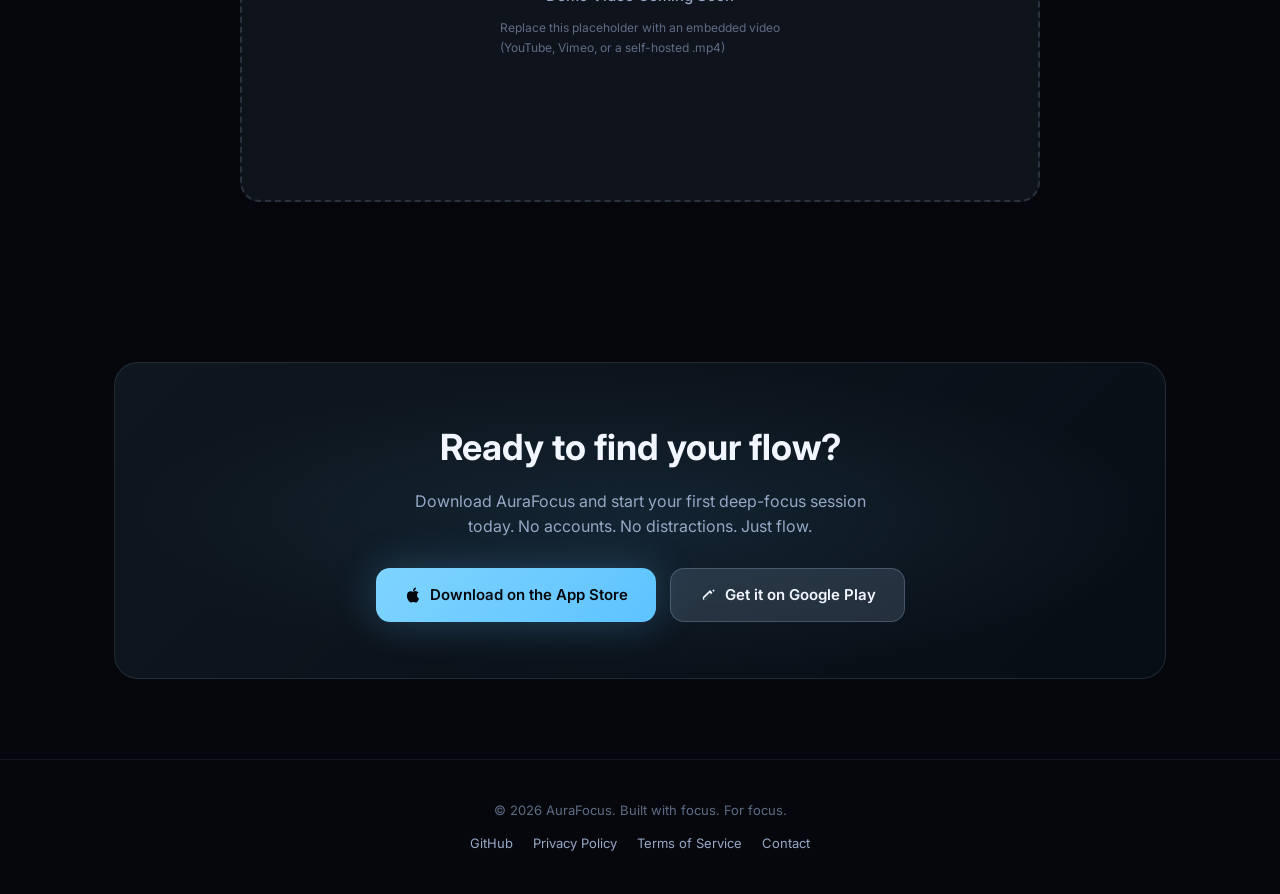
==== commit b3bf79b9: "Update Android availability and Google Play link" ====
--- a/aura-focus/index.html
+++ b/aura-focus/index.html
@@ -141,7 +141,7 @@
             <div class="container">
                 <div class="hero-badge">
                     <span class="hero-badge-dot"></span>
-                    Now available on iOS &amp; Android
+                    Now available on Android
                 </div>
                 <h1 class="hero-title reveal">
                     Find your flow.<br><span>Stay there.</span>
@@ -322,7 +322,7 @@
                                     d="M18.71 19.5C17.88 20.74 17 21.95 15.66 21.97C14.32 21.99 13.89 21.18 12.37 21.18C10.84 21.18 10.37 21.95 9.09997 22C7.78997 22.05 6.79997 20.68 5.95997 19.47C4.24997 16.97 2.93997 12.42 4.69997 9.39C5.56997 7.87 7.12997 6.91 8.81997 6.88C10.1 6.86 11.32 7.75 12.11 7.75C12.89 7.75 14.37 6.68 15.92 6.84C16.57 6.87 18.39 7.1 19.56 8.82C19.47 8.88 17.39 10.1 17.41 12.63C17.44 15.65 20.06 16.66 20.09 16.67C20.06 16.74 19.67 18.11 18.71 19.5ZM13 3.5C13.73 2.67 14.94 2.04 15.94 2C16.07 3.17 15.6 4.35 14.9 5.19C14.21 6.04 13.07 6.7 11.95 6.61C11.8 5.46 12.36 4.26 13 3.5Z" /></svg>
                             Download on the App Store
                         </a>
-                        <a href="#" class="btn btn-glass">
+                        <a href="https://play.google.com/store/apps/details?id=com.ahmetfsyn.AuraFocus" class="btn btn-glass">
                             <svg width="18" height="18" viewBox="0 0 24 24"
                                 fill="currentColor"><path
                                     d="M17.523 8.35l-2.403-2.403a.75.75 0 0 0-1.06 0l-8.84 8.84v3.463h3.463l8.84-8.84a.75.75 0 0 0 0-1.06zM8.22 18.5H6.5v-1.72l7.78-7.78 1.72 1.72L8.22 18.5zM19.47 7.78l-1.72-1.72 1.06-1.06a.75.75 0 0 1 1.06 0l.66.66a.75.75 0 0 1 0 1.06l-1.06 1.06z" /></svg>
